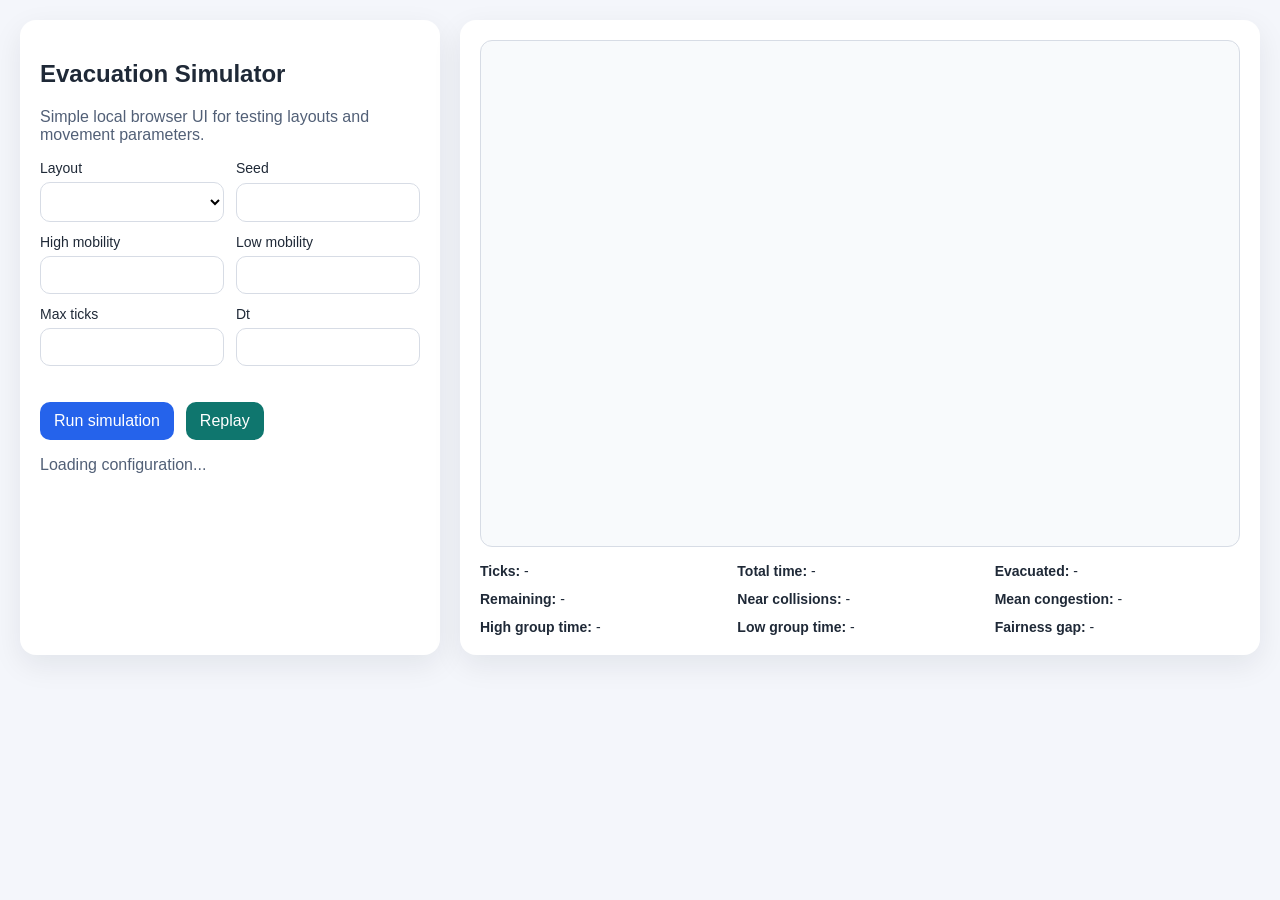
==== static/index.html @ e936c292 "Initial prototype commit" ====
<!DOCTYPE html>
<html lang="en">
<head>
  <meta charset="UTF-8">
  <meta name="viewport" content="width=device-width, initial-scale=1.0">
  <title>Evacuation Simulator</title>
  <link rel="stylesheet" href="/static/style.css">
</head>
<body>
  <main class="layout">
    <section class="panel controls">
      <h1>Evacuation Simulator</h1>
      <p class="muted">Simple local browser UI for testing layouts and movement parameters.</p>

      <div class="grid two-columns">
        <label>
          Layout
          <select id="layout"></select>
        </label>
        <label>
          Seed
          <input id="seed" type="number" min="0" step="1">
        </label>
        <label>
          High mobility
          <input id="num-high" type="number" min="0" step="1">
        </label>
        <label>
          Low mobility
          <input id="num-low" type="number" min="0" step="1">
        </label>
        <label>
          Max ticks
          <input id="max-ticks" type="number" min="1" step="1">
        </label>
        <label>
          Dt
          <input id="dt" type="number" min="0.01" step="0.01">
        </label>
      </div>

      <div id="params" class="params"></div>

      <div class="actions">
        <button id="run-button">Run simulation</button>
        <button id="replay-button" type="button">Replay</button>
      </div>

      <p id="status" class="status">Loading configuration...</p>
    </section>

    <section class="panel viewer">
      <canvas id="sim-canvas" width="720" height="480"></canvas>
      <div class="metrics">
        <div><strong>Ticks:</strong> <span id="metric-ticks">-</span></div>
        <div><strong>Total time:</strong> <span id="metric-time">-</span></div>
        <div><strong>Evacuated:</strong> <span id="metric-evacuated">-</span></div>
        <div><strong>Remaining:</strong> <span id="metric-remaining">-</span></div>
        <div><strong>Near collisions:</strong> <span id="metric-collisions">-</span></div>
        <div><strong>Mean congestion:</strong> <span id="metric-congestion">-</span></div>
        <div><strong>High group time:</strong> <span id="metric-high">-</span></div>
        <div><strong>Low group time:</strong> <span id="metric-low">-</span></div>
        <div><strong>Fairness gap:</strong> <span id="metric-gap">-</span></div>
      </div>
    </section>
  </main>

  <script src="/static/app.js"></script>
</body>
</html>
---- static/style.css ----
* {
  box-sizing: border-box;
}

body {
  margin: 0;
  font-family: Arial, sans-serif;
  background: #f4f6fb;
  color: #1f2937;
}

.layout {
  display: grid;
  grid-template-columns: minmax(320px, 420px) 1fr;
  gap: 20px;
  padding: 20px;
}

.panel {
  background: #ffffff;
  border-radius: 16px;
  padding: 20px;
  box-shadow: 0 10px 30px rgba(15, 23, 42, 0.08);
}

.muted,
.status {
  color: #526077;
}

.grid {
  display: grid;
  gap: 12px;
}

.two-columns {
  grid-template-columns: repeat(2, minmax(0, 1fr));
}

label {
  display: grid;
  gap: 6px;
  font-size: 14px;
}

input,
select,
button {
  font: inherit;
}

input,
select {
  width: 100%;
  padding: 10px 12px;
  border: 1px solid #d7dce5;
  border-radius: 10px;
  background: #fff;
}

.params {
  display: grid;
  gap: 12px;
  margin-top: 16px;
}

.param-row {
  display: grid;
  gap: 6px;
}

.param-header {
  display: flex;
  justify-content: space-between;
  font-size: 14px;
}

input[type="range"] {
  padding: 0;
}

.actions {
  display: flex;
  gap: 12px;
  margin-top: 20px;
}

button {
  padding: 10px 14px;
  border: 0;
  border-radius: 10px;
  background: #2563eb;
  color: #ffffff;
  cursor: pointer;
}

button:hover {
  background: #1d4ed8;
}

#replay-button {
  background: #0f766e;
}

#replay-button:hover {
  background: #0d5f59;
}

.viewer {
  display: grid;
  gap: 16px;
}

#sim-canvas {
  width: 100%;
  max-width: 900px;
  border-radius: 12px;
  background: #f8fafc;
  border: 1px solid #d7dce5;
}

.metrics {
  display: grid;
  grid-template-columns: repeat(3, minmax(0, 1fr));
  gap: 12px;
  font-size: 14px;
}

@media (max-width: 980px) {
  .layout {
    grid-template-columns: 1fr;
  }

  .metrics {
    grid-template-columns: repeat(2, minmax(0, 1fr));
  }
}

@media (max-width: 640px) {
  .two-columns,
  .metrics {
    grid-template-columns: 1fr;
  }
}
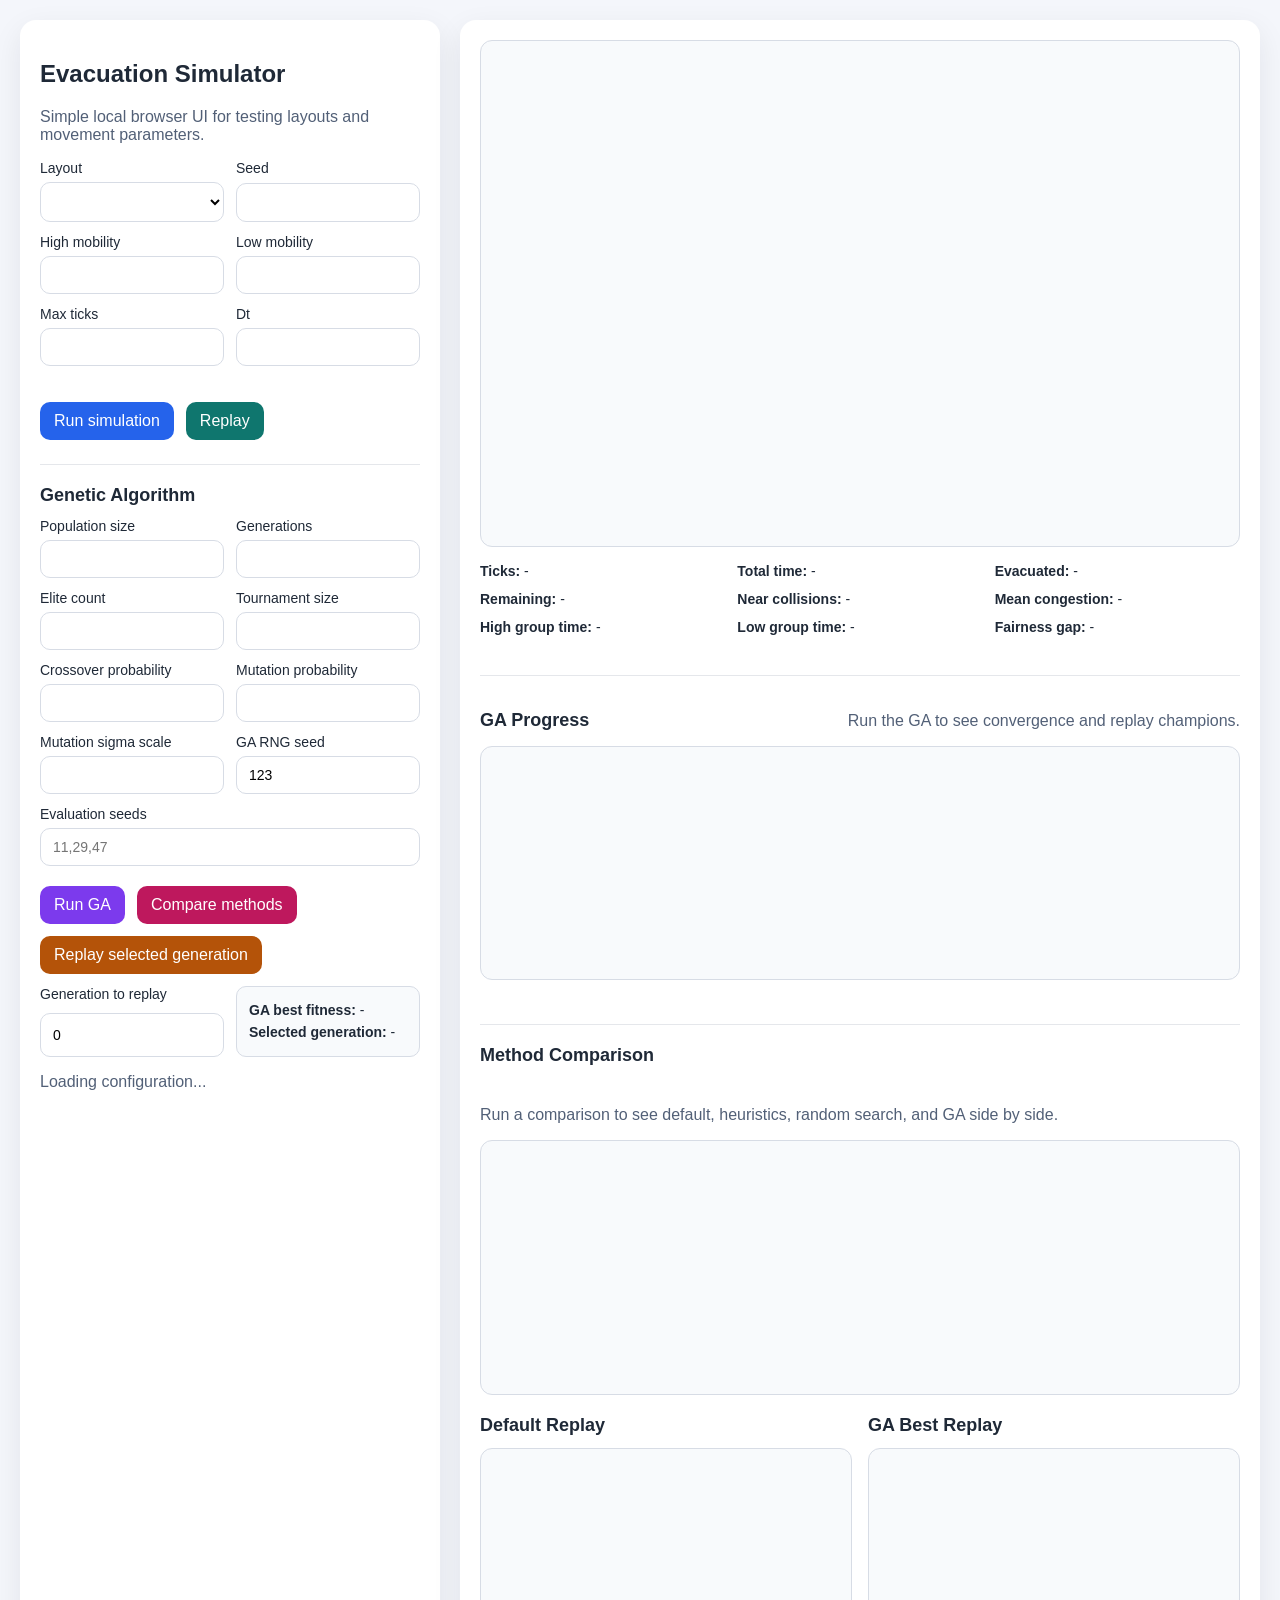
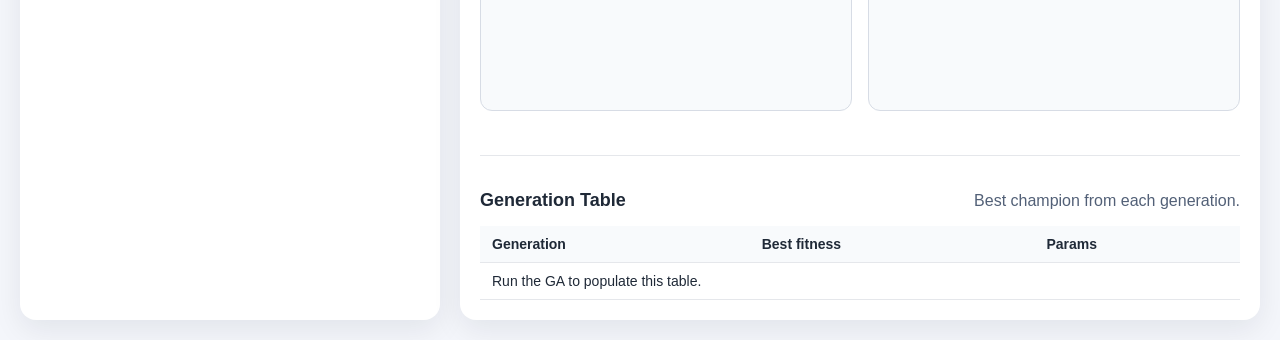
==== commit baecc01b: "Add browser-based GA exploration tools for evacuation tuning" ====
--- a/static/index.html
+++ b/static/index.html
@@ -46,6 +46,65 @@
         <button id="replay-button" type="button">Replay</button>
       </div>
 
+      <section class="ga-section">
+        <h2>Genetic Algorithm</h2>
+        <div class="grid two-columns">
+          <label>
+            Population size
+            <input id="ga-population-size" type="number" min="2" step="1">
+          </label>
+          <label>
+            Generations
+            <input id="ga-generations" type="number" min="1" step="1">
+          </label>
+          <label>
+            Elite count
+            <input id="ga-elite-count" type="number" min="1" step="1">
+          </label>
+          <label>
+            Tournament size
+            <input id="ga-tournament-size" type="number" min="2" step="1">
+          </label>
+          <label>
+            Crossover probability
+            <input id="ga-crossover-probability" type="number" min="0" max="1" step="0.05">
+          </label>
+          <label>
+            Mutation probability
+            <input id="ga-mutation-probability" type="number" min="0" max="1" step="0.05">
+          </label>
+          <label>
+            Mutation sigma scale
+            <input id="ga-mutation-sigma-scale" type="number" min="0.01" step="0.01">
+          </label>
+          <label>
+            GA RNG seed
+            <input id="ga-rng-seed" type="number" min="0" step="1" value="123">
+          </label>
+          <label class="wide-field">
+            Evaluation seeds
+            <input id="ga-evaluation-seeds" type="text" placeholder="11,29,47">
+          </label>
+        </div>
+
+        <div class="actions">
+          <button id="run-ga-button" type="button">Run GA</button>
+          <button id="run-compare-button" type="button">Compare methods</button>
+          <button id="play-generation-button" type="button">Replay selected generation</button>
+        </div>
+
+        <div class="grid two-columns top-gap">
+          <label>
+            Generation to replay
+            <input id="ga-generation-index" type="number" min="0" step="1" value="0">
+          </label>
+          <div class="summary-card">
+            <strong>GA best fitness:</strong> <span id="ga-best-fitness">-</span><br>
+            <strong>Selected generation:</strong> <span id="ga-selected-generation">-</span>
+          </div>
+        </div>
+      </section>
+
       <p id="status" class="status">Loading configuration...</p>
     </section>
 
@@ -62,6 +121,56 @@
         <div><strong>Low group time:</strong> <span id="metric-low">-</span></div>
         <div><strong>Fairness gap:</strong> <span id="metric-gap">-</span></div>
       </div>
+
+      <section class="ga-visualization">
+        <div class="ga-header">
+          <h2>GA Progress</h2>
+          <p id="ga-summary" class="muted">Run the GA to see convergence and replay champions.</p>
+        </div>
+        <canvas id="ga-progress-canvas" width="720" height="220"></canvas>
+      </section>
+
+      <section class="ga-visualization">
+        <div class="ga-header">
+          <h2>Method Comparison</h2>
+          <p id="comparison-summary" class="muted">Run a comparison to see default, heuristics, random search, and GA side by side.</p>
+        </div>
+        <canvas id="comparison-canvas" width="720" height="240"></canvas>
+      </section>
+
+      <section class="comparison-layout">
+        <div class="compare-card">
+          <h2>Default Replay</h2>
+          <canvas id="default-canvas" width="340" height="240"></canvas>
+        </div>
+        <div class="compare-card">
+          <h2>GA Best Replay</h2>
+          <canvas id="ga-best-canvas" width="340" height="240"></canvas>
+        </div>
+      </section>
+
+      <section class="ga-visualization">
+        <div class="ga-header">
+          <h2>Generation Table</h2>
+          <p class="muted">Best champion from each generation.</p>
+        </div>
+        <div class="table-wrap">
+          <table class="history-table">
+            <thead>
+              <tr>
+                <th>Generation</th>
+                <th>Best fitness</th>
+                <th>Params</th>
+              </tr>
+            </thead>
+            <tbody id="ga-history-body">
+              <tr>
+                <td colspan="3">Run the GA to populate this table.</td>
+              </tr>
+            </tbody>
+          </table>
+        </div>
+      </section>
     </section>
   </main>
 
--- a/static/style.css
+++ b/static/style.css
@@ -83,6 +83,7 @@
   display: flex;
   gap: 12px;
   margin-top: 20px;
+  flex-wrap: wrap;
 }
 
 button {
@@ -106,6 +107,124 @@
   background: #0d5f59;
 }
 
+#run-ga-button {
+  background: #7c3aed;
+}
+
+#run-ga-button:hover {
+  background: #6d28d9;
+}
+
+#play-generation-button {
+  background: #b45309;
+}
+
+#play-generation-button:hover {
+  background: #92400e;
+}
+
+#run-compare-button {
+  background: #be185d;
+}
+
+#run-compare-button:hover {
+  background: #9d174d;
+}
+
+.ga-section,
+.ga-visualization {
+  margin-top: 24px;
+  padding-top: 20px;
+  border-top: 1px solid #e5e7eb;
+}
+
+.ga-section h2,
+.ga-visualization h2 {
+  margin: 0 0 12px;
+  font-size: 18px;
+}
+
+.wide-field {
+  grid-column: 1 / -1;
+}
+
+.top-gap {
+  margin-top: 12px;
+}
+
+.summary-card {
+  padding: 12px;
+  border: 1px solid #d7dce5;
+  border-radius: 10px;
+  background: #f8fafc;
+  font-size: 14px;
+  line-height: 1.6;
+}
+
+.ga-header {
+  display: flex;
+  justify-content: space-between;
+  align-items: baseline;
+  gap: 12px;
+  flex-wrap: wrap;
+}
+
+#ga-progress-canvas {
+  width: 100%;
+  max-width: 900px;
+  border-radius: 12px;
+  background: #f8fafc;
+  border: 1px solid #d7dce5;
+}
+
+#comparison-canvas,
+#default-canvas,
+#ga-best-canvas {
+  width: 100%;
+  border-radius: 12px;
+  background: #f8fafc;
+  border: 1px solid #d7dce5;
+}
+
+.comparison-layout {
+  display: grid;
+  grid-template-columns: repeat(2, minmax(0, 1fr));
+  gap: 16px;
+}
+
+.compare-card h2 {
+  margin: 0 0 12px;
+  font-size: 18px;
+}
+
+.table-wrap {
+  overflow: auto;
+}
+
+.history-table {
+  width: 100%;
+  border-collapse: collapse;
+  font-size: 14px;
+}
+
+.history-table th,
+.history-table td {
+  padding: 10px 12px;
+  border-bottom: 1px solid #e5e7eb;
+  text-align: left;
+  vertical-align: top;
+}
+
+.history-table th {
+  background: #f8fafc;
+}
+
+.param-cell {
+  font-family: Consolas, monospace;
+  font-size: 12px;
+  white-space: nowrap;
+}
+
 .viewer {
   display: grid;
   gap: 16px;
@@ -133,6 +252,10 @@
 
   .metrics {
     grid-template-columns: repeat(2, minmax(0, 1fr));
+  }
+
+  .comparison-layout {
+    grid-template-columns: 1fr;
   }
 }
 
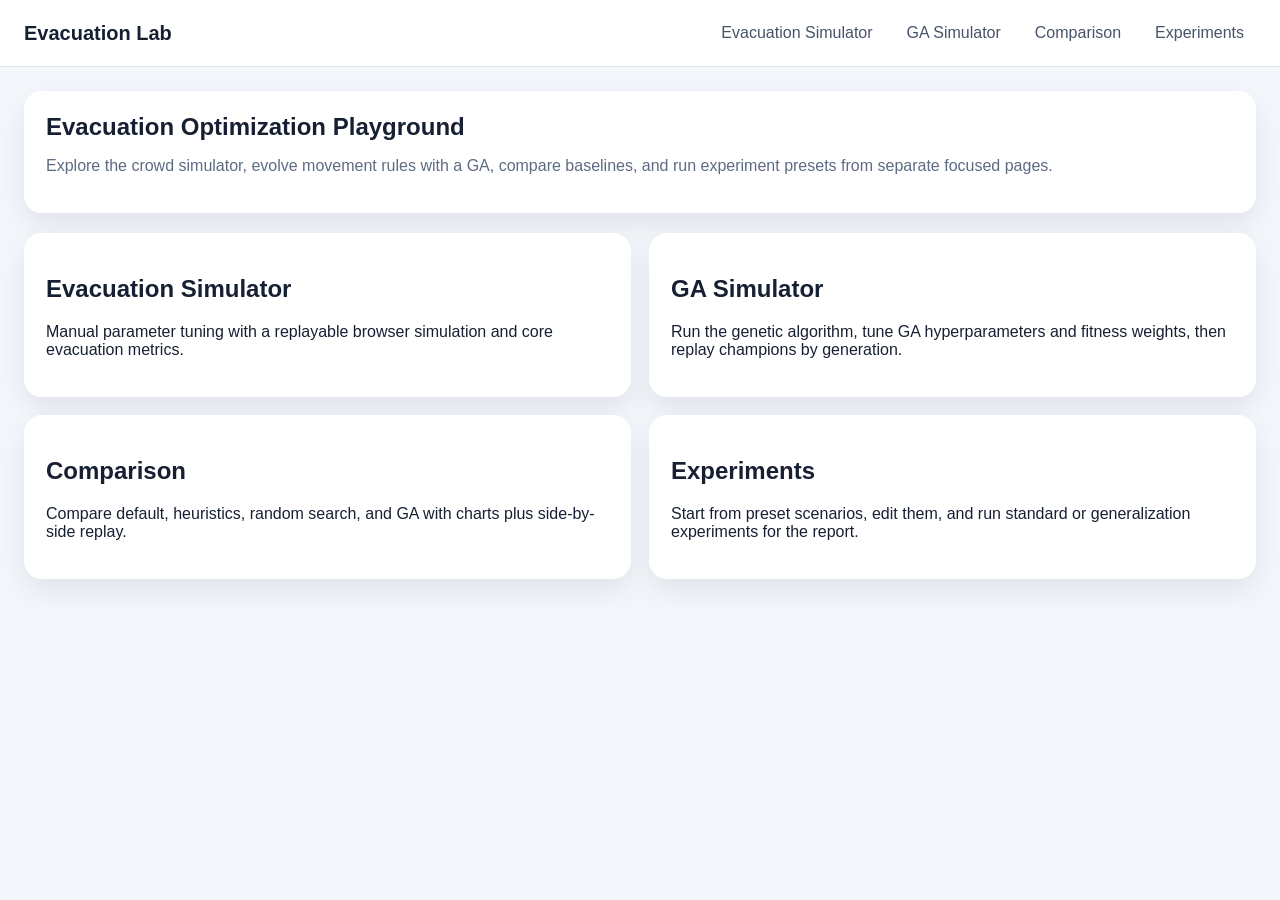
==== commit 5012c24a: "Add multi-page experiment UI and tunable fitness weights" ====
--- a/static/index.html
+++ b/static/index.html
@@ -3,177 +3,45 @@
 <head>
   <meta charset="UTF-8">
   <meta name="viewport" content="width=device-width, initial-scale=1.0">
-  <title>Evacuation Simulator</title>
+  <title>Evacuation Lab</title>
   <link rel="stylesheet" href="/static/style.css">
+  <script src="/static/common.js" defer></script>
 </head>
 <body>
-  <main class="layout">
-    <section class="panel controls">
-      <h1>Evacuation Simulator</h1>
-      <p class="muted">Simple local browser UI for testing layouts and movement parameters.</p>
+  <header class="topbar">
+    <a class="brand" href="/">Evacuation Lab</a>
+    <nav class="nav-links">
+      <a data-nav href="/manual">Evacuation Simulator</a>
+      <a data-nav href="/ga">GA Simulator</a>
+      <a data-nav href="/comparison">Comparison</a>
+      <a data-nav href="/experiments">Experiments</a>
+    </nav>
+  </header>
 
-      <div class="grid two-columns">
-        <label>
-          Layout
-          <select id="layout"></select>
-        </label>
-        <label>
-          Seed
-          <input id="seed" type="number" min="0" step="1">
-        </label>
-        <label>
-          High mobility
-          <input id="num-high" type="number" min="0" step="1">
-        </label>
-        <label>
-          Low mobility
-          <input id="num-low" type="number" min="0" step="1">
-        </label>
-        <label>
-          Max ticks
-          <input id="max-ticks" type="number" min="1" step="1">
-        </label>
-        <label>
-          Dt
-          <input id="dt" type="number" min="0.01" step="0.01">
-        </label>
-      </div>
-
-      <div id="params" class="params"></div>
-
-      <div class="actions">
-        <button id="run-button">Run simulation</button>
-        <button id="replay-button" type="button">Replay</button>
-      </div>
-
-      <section class="ga-section">
-        <h2>Genetic Algorithm</h2>
-        <div class="grid two-columns">
-          <label>
-            Population size
-            <input id="ga-population-size" type="number" min="2" step="1">
-          </label>
-          <label>
-            Generations
-            <input id="ga-generations" type="number" min="1" step="1">
-          </label>
-          <label>
-            Elite count
-            <input id="ga-elite-count" type="number" min="1" step="1">
-          </label>
-          <label>
-            Tournament size
-            <input id="ga-tournament-size" type="number" min="2" step="1">
-          </label>
-          <label>
-            Crossover probability
-            <input id="ga-crossover-probability" type="number" min="0" max="1" step="0.05">
-          </label>
-          <label>
-            Mutation probability
-            <input id="ga-mutation-probability" type="number" min="0" max="1" step="0.05">
-          </label>
-          <label>
-            Mutation sigma scale
-            <input id="ga-mutation-sigma-scale" type="number" min="0.01" step="0.01">
-          </label>
-          <label>
-            GA RNG seed
-            <input id="ga-rng-seed" type="number" min="0" step="1" value="123">
-          </label>
-          <label class="wide-field">
-            Evaluation seeds
-            <input id="ga-evaluation-seeds" type="text" placeholder="11,29,47">
-          </label>
-        </div>
-
-        <div class="actions">
-          <button id="run-ga-button" type="button">Run GA</button>
-          <button id="run-compare-button" type="button">Compare methods</button>
-          <button id="play-generation-button" type="button">Replay selected generation</button>
-        </div>
-
-        <div class="grid two-columns top-gap">
-          <label>
-            Generation to replay
-            <input id="ga-generation-index" type="number" min="0" step="1" value="0">
-          </label>
-          <div class="summary-card">
-            <strong>GA best fitness:</strong> <span id="ga-best-fitness">-</span><br>
-            <strong>Selected generation:</strong> <span id="ga-selected-generation">-</span>
-          </div>
-        </div>
-      </section>
-
-      <p id="status" class="status">Loading configuration...</p>
+  <main class="page-shell">
+    <section class="hero panel">
+      <h1>Evacuation Optimization Playground</h1>
+      <p class="muted">Explore the crowd simulator, evolve movement rules with a GA, compare baselines, and run experiment presets from separate focused pages.</p>
     </section>
 
-    <section class="panel viewer">
-      <canvas id="sim-canvas" width="720" height="480"></canvas>
-      <div class="metrics">
-        <div><strong>Ticks:</strong> <span id="metric-ticks">-</span></div>
-        <div><strong>Total time:</strong> <span id="metric-time">-</span></div>
-        <div><strong>Evacuated:</strong> <span id="metric-evacuated">-</span></div>
-        <div><strong>Remaining:</strong> <span id="metric-remaining">-</span></div>
-        <div><strong>Near collisions:</strong> <span id="metric-collisions">-</span></div>
-        <div><strong>Mean congestion:</strong> <span id="metric-congestion">-</span></div>
-        <div><strong>High group time:</strong> <span id="metric-high">-</span></div>
-        <div><strong>Low group time:</strong> <span id="metric-low">-</span></div>
-        <div><strong>Fairness gap:</strong> <span id="metric-gap">-</span></div>
-      </div>
-
-      <section class="ga-visualization">
-        <div class="ga-header">
-          <h2>GA Progress</h2>
-          <p id="ga-summary" class="muted">Run the GA to see convergence and replay champions.</p>
-        </div>
-        <canvas id="ga-progress-canvas" width="720" height="220"></canvas>
-      </section>
-
-      <section class="ga-visualization">
-        <div class="ga-header">
-          <h2>Method Comparison</h2>
-          <p id="comparison-summary" class="muted">Run a comparison to see default, heuristics, random search, and GA side by side.</p>
-        </div>
-        <canvas id="comparison-canvas" width="720" height="240"></canvas>
-      </section>
-
-      <section class="comparison-layout">
-        <div class="compare-card">
-          <h2>Default Replay</h2>
-          <canvas id="default-canvas" width="340" height="240"></canvas>
-        </div>
-        <div class="compare-card">
-          <h2>GA Best Replay</h2>
-          <canvas id="ga-best-canvas" width="340" height="240"></canvas>
-        </div>
-      </section>
-
-      <section class="ga-visualization">
-        <div class="ga-header">
-          <h2>Generation Table</h2>
-          <p class="muted">Best champion from each generation.</p>
-        </div>
-        <div class="table-wrap">
-          <table class="history-table">
-            <thead>
-              <tr>
-                <th>Generation</th>
-                <th>Best fitness</th>
-                <th>Params</th>
-              </tr>
-            </thead>
-            <tbody id="ga-history-body">
-              <tr>
-                <td colspan="3">Run the GA to populate this table.</td>
-              </tr>
-            </tbody>
-          </table>
-        </div>
-      </section>
+    <section class="card-grid">
+      <a class="feature-card panel" href="/manual">
+        <h2>Evacuation Simulator</h2>
+        <p>Manual parameter tuning with a replayable browser simulation and core evacuation metrics.</p>
+      </a>
+      <a class="feature-card panel" href="/ga">
+        <h2>GA Simulator</h2>
+        <p>Run the genetic algorithm, tune GA hyperparameters and fitness weights, then replay champions by generation.</p>
+      </a>
+      <a class="feature-card panel" href="/comparison">
+        <h2>Comparison</h2>
+        <p>Compare default, heuristics, random search, and GA with charts plus side-by-side replay.</p>
+      </a>
+      <a class="feature-card panel" href="/experiments">
+        <h2>Experiments</h2>
+        <p>Start from preset scenarios, edit them, and run standard or generalization experiments for the report.</p>
+      </a>
     </section>
   </main>
-
-  <script src="/static/app.js"></script>
 </body>
 </html>
--- a/static/style.css
+++ b/static/style.css
@@ -5,30 +5,128 @@
 body {
   margin: 0;
   font-family: Arial, sans-serif;
-  background: #f4f6fb;
-  color: #1f2937;
-}
-
-.layout {
-  display: grid;
-  grid-template-columns: minmax(320px, 420px) 1fr;
+  background: #f3f6fb;
+  color: #172033;
+}
+
+a {
+  color: inherit;
+  text-decoration: none;
+}
+
+.topbar {
+  display: flex;
+  justify-content: space-between;
+  align-items: center;
+  gap: 16px;
+  padding: 16px 24px;
+  background: #ffffff;
+  border-bottom: 1px solid #dde3ee;
+  position: sticky;
+  top: 0;
+  z-index: 10;
+}
+
+.brand {
+  font-weight: 700;
+  font-size: 20px;
+}
+
+.nav-links {
+  display: flex;
+  gap: 10px;
+  flex-wrap: wrap;
+}
+
+.nav-links a {
+  padding: 8px 12px;
+  border-radius: 999px;
+  color: #475467;
+}
+
+.nav-links a.active,
+.nav-links a:hover {
+  background: #e8efff;
+  color: #1d4ed8;
+}
+
+.page-shell {
+  width: min(1400px, 100%);
+  margin: 0 auto;
+  padding: 24px;
+}
+
+.two-column-shell {
+  display: grid;
+  grid-template-columns: minmax(320px, 430px) 1fr;
   gap: 20px;
-  padding: 20px;
 }
 
 .panel {
   background: #ffffff;
-  border-radius: 16px;
-  padding: 20px;
-  box-shadow: 0 10px 30px rgba(15, 23, 42, 0.08);
+  border-radius: 18px;
+  padding: 22px;
+  box-shadow: 0 12px 28px rgba(15, 23, 42, 0.08);
+}
+
+.hero h1,
+.controls-panel h1 {
+  margin: 0 0 10px;
 }
 
 .muted,
 .status {
-  color: #526077;
-}
-
-.grid {
+  color: #5d6b82;
+}
+
+.status {
+  margin-top: 18px;
+}
+
+.card-grid {
+  display: grid;
+  grid-template-columns: repeat(2, minmax(0, 1fr));
+  gap: 18px;
+  margin-top: 20px;
+}
+
+.feature-card {
+  display: block;
+  transition: transform 0.15s ease, box-shadow 0.15s ease;
+}
+
+.feature-card:hover {
+  transform: translateY(-2px);
+  box-shadow: 0 18px 34px rgba(15, 23, 42, 0.12);
+}
+
+.form-section {
+  margin-top: 22px;
+  padding-top: 18px;
+  border-top: 1px solid #e6eaf2;
+}
+
+.form-section:first-of-type {
+  margin-top: 0;
+  padding-top: 0;
+  border-top: 0;
+}
+
+.form-section h2,
+.compare-card h2 {
+  margin: 0 0 12px;
+  font-size: 18px;
+}
+
+.section-header {
+  display: flex;
+  justify-content: space-between;
+  gap: 12px;
+  align-items: baseline;
+  flex-wrap: wrap;
+}
+
+.form-grid {
   display: grid;
   gap: 12px;
 }
@@ -37,6 +135,10 @@
   grid-template-columns: repeat(2, minmax(0, 1fr));
 }
 
+.full-width {
+  grid-column: 1 / -1;
+}
+
 label {
   display: grid;
   gap: 6px;
@@ -45,23 +147,29 @@
 
 input,
 select,
+textarea,
 button {
   font: inherit;
 }
 
 input,
-select {
+select,
+textarea {
   width: 100%;
   padding: 10px 12px;
-  border: 1px solid #d7dce5;
+  border: 1px solid #d5dbe6;
   border-radius: 10px;
-  background: #fff;
-}
-
-.params {
-  display: grid;
-  gap: 12px;
-  margin-top: 16px;
+  background: #ffffff;
+  color: #172033;
+}
+
+textarea {
+  resize: vertical;
+}
+
+.stacked-controls {
+  display: grid;
+  gap: 12px;
 }
 
 .param-row {
@@ -72,6 +180,7 @@
 .param-header {
   display: flex;
   justify-content: space-between;
+  gap: 10px;
   font-size: 14px;
 }
 
@@ -82,8 +191,8 @@
 .actions {
   display: flex;
   gap: 12px;
-  margin-top: 20px;
   flex-wrap: wrap;
+  margin-top: 18px;
 }
 
 button {
@@ -99,102 +208,42 @@
   background: #1d4ed8;
 }
 
-#replay-button {
+.secondary-button {
   background: #0f766e;
 }
 
-#replay-button:hover {
+.secondary-button:hover {
   background: #0d5f59;
 }
 
-#run-ga-button {
-  background: #7c3aed;
-}
-
-#run-ga-button:hover {
-  background: #6d28d9;
-}
-
-#play-generation-button {
-  background: #b45309;
-}
-
-#play-generation-button:hover {
-  background: #92400e;
-}
-
-#run-compare-button {
-  background: #be185d;
-}
-
-#run-compare-button:hover {
-  background: #9d174d;
-}
-
-.ga-section,
-.ga-visualization {
-  margin-top: 24px;
-  padding-top: 20px;
-  border-top: 1px solid #e5e7eb;
-}
-
-.ga-section h2,
-.ga-visualization h2 {
-  margin: 0 0 12px;
-  font-size: 18px;
-}
-
-.wide-field {
-  grid-column: 1 / -1;
+.viewer-panel canvas {
+  width: 100%;
+  border-radius: 12px;
+  border: 1px solid #d5dbe6;
+  background: #f8fafc;
+}
+
+.metrics {
+  display: grid;
+  gap: 12px;
+  margin-top: 16px;
+  font-size: 14px;
+}
+
+.three-columns {
+  grid-template-columns: repeat(3, minmax(0, 1fr));
+}
+
+.summary-card {
+  padding: 12px;
+  border: 1px solid #d5dbe6;
+  border-radius: 12px;
+  background: #f8fafc;
+  line-height: 1.65;
 }
 
 .top-gap {
   margin-top: 12px;
-}
-
-.summary-card {
-  padding: 12px;
-  border: 1px solid #d7dce5;
-  border-radius: 10px;
-  background: #f8fafc;
-  font-size: 14px;
-  line-height: 1.6;
-}
-
-.ga-header {
-  display: flex;
-  justify-content: space-between;
-  align-items: baseline;
-  gap: 12px;
-  flex-wrap: wrap;
-}
-
-#ga-progress-canvas {
-  width: 100%;
-  max-width: 900px;
-  border-radius: 12px;
-  background: #f8fafc;
-  border: 1px solid #d7dce5;
-}
-
-#comparison-canvas,
-#default-canvas,
-#ga-best-canvas {
-  width: 100%;
-  border-radius: 12px;
-  background: #f8fafc;
-  border: 1px solid #d7dce5;
-}
-
-.comparison-layout {
-  display: grid;
-  grid-template-columns: repeat(2, minmax(0, 1fr));
-  gap: 16px;
-}
-
-.compare-card h2 {
-  margin: 0 0 12px;
-  font-size: 18px;
 }
 
 .table-wrap {
@@ -210,7 +259,7 @@
 .history-table th,
 .history-table td {
   padding: 10px 12px;
-  border-bottom: 1px solid #e5e7eb;
+  border-bottom: 1px solid #e6eaf2;
   text-align: left;
   vertical-align: top;
 }
@@ -225,43 +274,36 @@
   white-space: nowrap;
 }
 
-.viewer {
-  display: grid;
-  gap: 16px;
-}
-
-#sim-canvas {
-  width: 100%;
-  max-width: 900px;
-  border-radius: 12px;
-  background: #f8fafc;
-  border: 1px solid #d7dce5;
-}
-
-.metrics {
-  display: grid;
-  grid-template-columns: repeat(3, minmax(0, 1fr));
-  gap: 12px;
-  font-size: 14px;
-}
-
-@media (max-width: 980px) {
-  .layout {
+.compare-grid {
+  display: grid;
+  grid-template-columns: repeat(2, minmax(0, 1fr));
+  gap: 18px;
+}
+
+@media (max-width: 1100px) {
+  .two-column-shell {
     grid-template-columns: 1fr;
   }
 
-  .metrics {
+  .three-columns {
     grid-template-columns: repeat(2, minmax(0, 1fr));
   }
-
-  .comparison-layout {
+}
+
+@media (max-width: 760px) {
+  .page-shell {
+    padding: 16px;
+  }
+
+  .card-grid,
+  .two-columns,
+  .compare-grid,
+  .three-columns {
     grid-template-columns: 1fr;
   }
-}
-
-@media (max-width: 640px) {
-  .two-columns,
-  .metrics {
-    grid-template-columns: 1fr;
-  }
-}
+
+  .topbar {
+    align-items: flex-start;
+    flex-direction: column;
+  }
+}
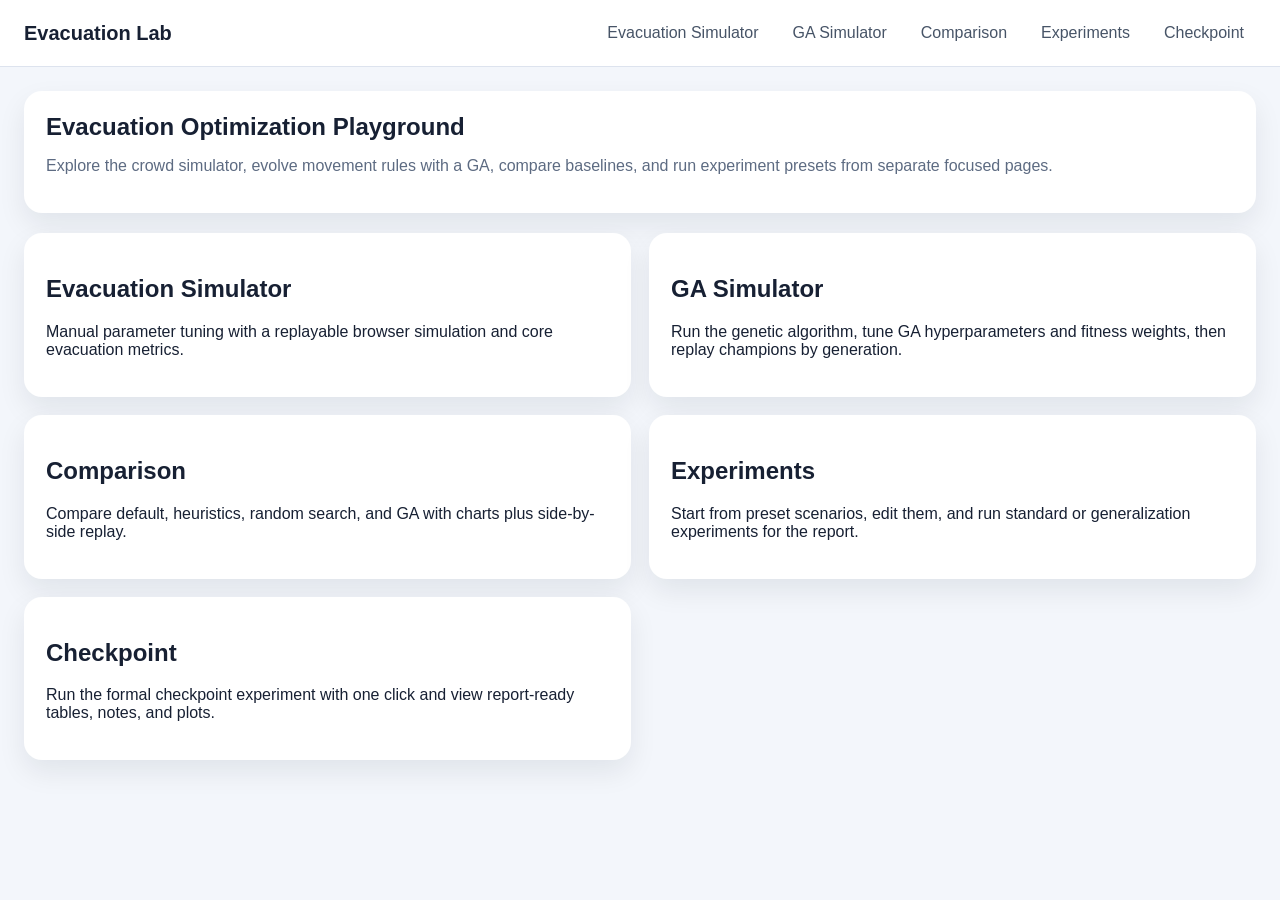
==== commit bc4aafdd: "Integrate checkpoint experiment workflow" ====
--- a/static/index.html
+++ b/static/index.html
@@ -15,6 +15,7 @@
       <a data-nav href="/ga">GA Simulator</a>
       <a data-nav href="/comparison">Comparison</a>
       <a data-nav href="/experiments">Experiments</a>
+      <a data-nav href="/checkpoint">Checkpoint</a>
     </nav>
   </header>
 
@@ -41,6 +42,10 @@
         <h2>Experiments</h2>
         <p>Start from preset scenarios, edit them, and run standard or generalization experiments for the report.</p>
       </a>
+      <a class="feature-card panel" href="/checkpoint">
+        <h2>Checkpoint</h2>
+        <p>Run the formal checkpoint experiment with one click and view report-ready tables, notes, and plots.</p>
+      </a>
     </section>
   </main>
 </body>
--- a/static/style.css
+++ b/static/style.css
@@ -280,6 +280,50 @@
   gap: 18px;
 }
 
+.checkpoint-shell {
+  display: grid;
+  gap: 20px;
+}
+
+.checkpoint-grid,
+.insight-grid,
+.plot-grid {
+  display: grid;
+  grid-template-columns: repeat(2, minmax(0, 1fr));
+  gap: 18px;
+}
+
+.plot-card {
+  margin: 0;
+  padding: 12px;
+  border: 1px solid #d5dbe6;
+  border-radius: 12px;
+  background: #f8fafc;
+}
+
+.plot-card figcaption {
+  margin-bottom: 10px;
+  font-weight: 700;
+}
+
+.plot-card img {
+  display: block;
+  width: 100%;
+  border-radius: 10px;
+  background: #ffffff;
+}
+
+.notes-box {
+  max-height: 420px;
+  overflow: auto;
+  padding: 14px;
+  border: 1px solid #d5dbe6;
+  border-radius: 12px;
+  background: #0f172a;
+  color: #e5e7eb;
+  white-space: pre-wrap;
+}
+
 @media (max-width: 1100px) {
   .two-column-shell {
     grid-template-columns: 1fr;
@@ -298,6 +342,9 @@
   .card-grid,
   .two-columns,
   .compare-grid,
+  .checkpoint-grid,
+  .insight-grid,
+  .plot-grid,
   .three-columns {
     grid-template-columns: 1fr;
   }
